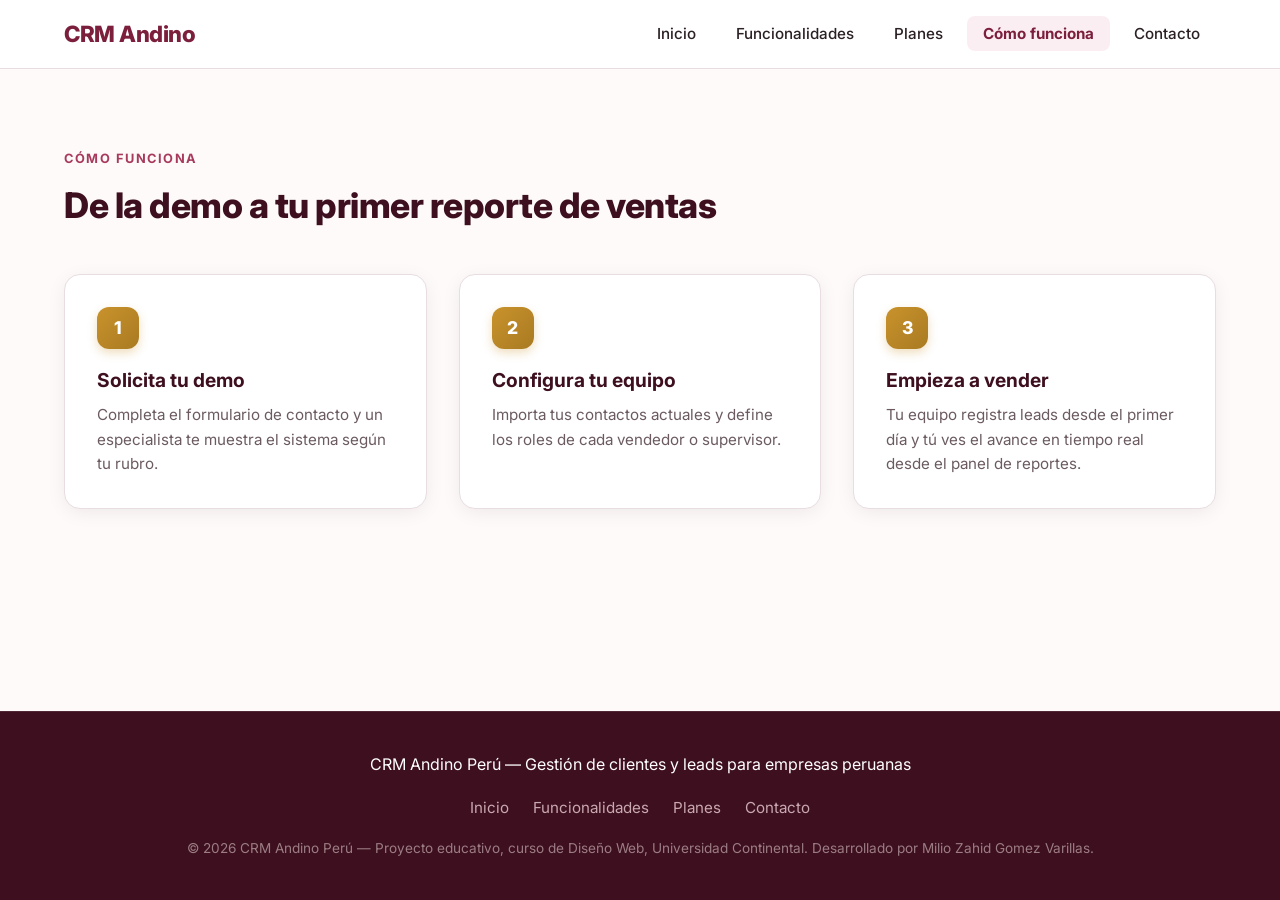
==== crm_andino_sitio/como-funciona.html @ 5e608dab "Add files via upload" ====
<!DOCTYPE html>
<html lang="es">
<head>
  <meta charset="UTF-8">
  <meta name="viewport" content="width=device-width, initial-scale=1.0">
  <meta name="description" content="Cómo funciona CRM Andino Perú">
  <meta name="author" content="Milio Zahid Gomez Varillas">
  <title>Cómo Funciona — CRM Andino Perú</title>
  <link rel="preconnect" href="https://fonts.googleapis.com">
  <link rel="preconnect" href="https://fonts.gstatic.com" crossorigin>
  <link href="https://fonts.googleapis.com/css2?family=Inter:wght@400;600;700;800&display=swap" rel="stylesheet">
  <link rel="stylesheet" href="css/crm_andino.css">
</head>
<body>

  <header>
    <nav>
      <a href="index.html" class="logo">CRM Andino</a>
      <ul>
        <li><a href="index.html">Inicio</a></li>
        <li><a href="funcionalidades.html">Funcionalidades</a></li>
        <li><a href="planes.html">Planes</a></li>
        <li><a href="como-funciona.html" class="activo">Cómo funciona</a></li>
        <li><a href="contacto.html">Contacto</a></li>
      </ul>
    </nav>
  </header>

  <main>
    <section>
      <p class="kicker">Cómo funciona</p>
      <h2>De la demo a tu primer reporte de ventas</h2>

      <div class="pasos-grid">
        <article class="paso-card">
          <span class="paso-numero">1</span>
          <h3>Solicita tu demo</h3>
          <p>Completa el formulario de contacto y un especialista te muestra el sistema según tu rubro.</p>
        </article>

        <article class="paso-card">
          <span class="paso-numero">2</span>
          <h3>Configura tu equipo</h3>
          <p>Importa tus contactos actuales y define los roles de cada vendedor o supervisor.</p>
        </article>

        <article class="paso-card">
          <span class="paso-numero">3</span>
          <h3>Empieza a vender</h3>
          <p>Tu equipo registra leads desde el primer día y tú ves el avance en tiempo real desde el panel de reportes.</p>
        </article>
      </div>
    </section>
  </main>

  <footer>
    <p>CRM Andino Perú — Gestión de clientes y leads para empresas peruanas</p>
    <nav>
      <a href="index.html">Inicio</a>
      <a href="funcionalidades.html">Funcionalidades</a>
      <a href="planes.html">Planes</a>
      <a href="contacto.html">Contacto</a>
    </nav>
    <p>&copy; 2026 CRM Andino Perú — Proyecto educativo, curso de Diseño Web, Universidad Continental. Desarrollado por Milio Zahid Gomez Varillas.</p>
  </footer>

</body>
</html>
---- crm_andino_sitio/css/crm_andino.css ----
/* ============================================================
   CRM Andino Perú — Hoja de Estilos Moderna y Mejorada
   Paleta: Vino elegante + Dorado cálido + Transiciones fluidas
   ============================================================ */

:root {
  --vino-oscuro: #3d0f1f;
  --vino-primario: #7c1f3d;
  --vino-medio: #a83a5c;
  --vino-claro: #fbeef2;
  --dorado: #c9932c;
  --dorado-hover: #a97a22;
  --texto: #2b2024;
  --gris-sub: #6b5b60;
  --gris-borde: #e8dde1;
  --fondo: #fdfaf9;
  --blanco: #ffffff;
  --sombra-suave: 0 4px 20px -2px rgba(61, 15, 31, 0.08);
  --sombra-elevada: 0 20px 25px -5px rgba(61, 15, 31, 0.12), 0 8px 10px -6px rgba(61, 15, 31, 0.04);
  --fuente: 'Inter', system-ui, -apple-system, sans-serif;
}

* {
  box-sizing: border-box;
  margin: 0;
  padding: 0;
}

html {
  scroll-behavior: smooth;
}

/* Mejora de accesibilidad: foco visible con el color vino de marca */
a:focus-visible,
button:focus-visible,
.btn:focus-visible {
  outline: 3px solid var(--vino-medio);
  outline-offset: 2px;
}

body {
  font-family: var(--fuente);
  color: var(--texto);
  background-color: var(--fondo);
  line-height: 1.6;
  display: flex;
  flex-direction: column;
  min-height: 100vh;
}

main {
  flex: 1;
}

/* ============ ENCABEZADO Y NAVEGACIÓN ============ */
header {
  position: sticky;
  top: 0;
  background-color: rgba(255, 255, 255, 0.92);
  backdrop-filter: blur(10px);
  -webkit-backdrop-filter: blur(10px);
  border-bottom: 1px solid var(--gris-borde);
  z-index: 100;
  transition: all 0.3s ease;
}

header nav {
  display: flex;
  justify-content: space-between;
  align-items: center;
  max-width: 1200px;
  margin: 0 auto;
  padding: 16px 24px;
}

.logo {
  font-weight: 800;
  font-size: 1.4rem;
  color: var(--vino-primario);
  text-decoration: none;
  letter-spacing: -0.5px;
  display: flex;
  align-items: center;
  gap: 8px;
}

.logo span {
  color: var(--dorado);
}

header nav ul {
  list-style: none;
  display: flex;
  gap: 8px;
}

header nav ul a {
  color: var(--texto);
  text-decoration: none;
  font-size: 0.95rem;
  font-weight: 500;
  padding: 8px 16px;
  border-radius: 8px;
  transition: all 0.2s cubic-bezier(0.4, 0, 0.2, 1);
}

header nav ul a:hover {
  color: var(--vino-primario);
  background-color: var(--vino-claro);
}

header nav ul a.activo {
  color: var(--vino-primario);
  font-weight: 700;
  background-color: var(--vino-claro);
}

.kicker {
  text-transform: uppercase;
  letter-spacing: 1.5px;
  font-size: 0.8rem;
  color: var(--vino-medio);
  font-weight: 700;
  margin-bottom: 8px;
}

/* ============ BOTONES ============ */
.btn {
  display: inline-flex;
  align-items: center;
  justify-content: center;
  padding: 12px 28px;
  border-radius: 10px;
  text-decoration: none;
  font-weight: 600;
  font-size: 0.98rem;
  transition: all 0.25s cubic-bezier(0.4, 0, 0.2, 1);
  cursor: pointer;
  border: none;
}

.btn-solido {
  background-color: var(--dorado);
  color: var(--vino-oscuro);
  box-shadow: 0 4px 14px rgba(201, 147, 44, 0.35);
}

.btn-solido:hover {
  background-color: var(--dorado-hover);
  transform: translateY(-2px);
  box-shadow: 0 6px 20px rgba(201, 147, 44, 0.45);
}

.btn-outline {
  border: 2px solid var(--vino-primario);
  color: var(--vino-primario);
  background: transparent;
}

.btn-outline:hover {
  background-color: var(--vino-claro);
  transform: translateY(-2px);
}

section {
  max-width: 1200px;
  margin: 0 auto;
  padding: 80px 24px;
}

h2 {
  font-size: 2.2rem;
  font-weight: 800;
  color: var(--vino-oscuro);
  letter-spacing: -0.5px;
  margin-top: 4px;
}

.intro-seccion {
  color: var(--gris-sub);
  max-width: 650px;
  font-size: 1.1rem;
  margin-top: 8px;
}

/* ============ HERO ============ */
.hero {
  display: flex;
  align-items: center;
  justify-content: space-between;
  gap: 48px;
  flex-wrap: wrap;
  background: linear-gradient(135deg, #fdf2f5 0%, #f3dde3 100%);
  max-width: none;
  padding: 90px 24px;
  border-bottom: 1px solid var(--gris-borde);
}

.hero-texto { max-width: 560px; }

.hero h1 {
  font-size: 3rem;
  line-height: 1.15;
  margin: 12px 0 16px;
  color: var(--vino-oscuro);
  font-weight: 800;
  letter-spacing: -1px;
}

.hero .subtitulo {
  color: var(--gris-sub);
  font-size: 1.15rem;
}

.hero-botones {
  display: flex;
  gap: 16px;
  margin-top: 28px;
  flex-wrap: wrap;
}

/* DEMO PANEL */
.panel-demo {
  background-color: var(--blanco);
  width: 460px;
  max-width: 100%;
  border-radius: 16px;
  box-shadow: var(--sombra-elevada);
  border: 1px solid rgba(255, 255, 255, 0.8);
  overflow: hidden;
  transition: transform 0.3s ease;
}

.panel-demo:hover {
  transform: translateY(-4px);
}

.panel-demo-header {
  background-color: var(--vino-oscuro);
  color: var(--blanco);
  padding: 14px 20px;
  font-weight: 700;
  font-size: 0.9rem;
  display: flex;
  align-items: center;
  justify-content: space-between;
}

.panel-demo-columnas {
  display: flex;
  gap: 12px;
  padding: 18px;
  overflow-x: auto;
}

.panel-col {
  background-color: var(--fondo);
  border-radius: 10px;
  padding: 10px;
  min-width: 110px;
  flex: 1;
}

.panel-col h6 {
  font-size: 0.72rem;
  text-transform: uppercase;
  letter-spacing: 0.5px;
  color: var(--gris-sub);
  margin-bottom: 10px;
  font-weight: 700;
}

.lead-card {
  background-color: var(--blanco);
  border: 1px solid var(--gris-borde);
  border-left: 4px solid var(--vino-medio);
  border-radius: 8px;
  padding: 10px;
  font-size: 0.8rem;
  font-weight: 600;
  margin-bottom: 8px;
  box-shadow: 0 2px 4px rgba(0,0,0,0.02);
  transition: all 0.2s ease;
}

.lead-card:hover {
  transform: translateX(4px);
  box-shadow: 0 4px 8px rgba(0,0,0,0.06);
}

.lead-ganado {
  border-left-color: #10b981;
  background-color: #f0fdf4;
}

/* ============ FUNCIONALIDADES ============ */
.funciones-grid {
  display: grid;
  grid-template-columns: repeat(auto-fit, minmax(320px, 1fr));
  gap: 28px;
  margin-top: 40px;
}

.funcion-card {
  background-color: var(--blanco);
  border: 1px solid var(--gris-borde);
  border-radius: 16px;
  padding: 32px;
  box-shadow: var(--sombra-suave);
  transition: all 0.3s cubic-bezier(0.4, 0, 0.2, 1);
  position: relative;
  overflow: hidden;
}

.funcion-card::before {
  content: '';
  position: absolute;
  top: 0;
  left: 0;
  width: 100%;
  height: 4px;
  background: linear-gradient(90deg, var(--vino-primario), var(--vino-medio));
  opacity: 0;
  transition: opacity 0.3s ease;
}

.funcion-card:hover {
  transform: translateY(-6px);
  box-shadow: var(--sombra-elevada);
}

.funcion-card:hover::before {
  opacity: 1;
}

.funcion-card h3 {
  font-size: 1.25rem;
  color: var(--vino-oscuro);
  margin-bottom: 12px;
}

.funcion-card p {
  color: var(--gris-sub);
  font-size: 0.95rem;
}

/* ============ INTERACTIVIDAD MEJORADA EN PLANES ============ */
.planes-header {
  text-align: center;
  max-width: 700px;
  margin: 0 auto 40px auto;
}

.planes-header .intro-seccion {
  margin: 12px auto 0 auto;
}

/* Switch Mensual / Anual */
.billing-toggle {
  display: flex;
  align-items: center;
  justify-content: center;
  gap: 12px;
  margin-top: 24px;
  font-weight: 600;
  font-size: 0.95rem;
  color: var(--texto);
}

.toggle-switch {
  position: relative;
  display: inline-block;
  width: 52px;
  height: 28px;
}

.toggle-switch input {
  opacity: 0;
  width: 0;
  height: 0;
}

.slider {
  position: absolute;
  cursor: pointer;
  top: 0; left: 0; right: 0; bottom: 0;
  background-color: #cbd5e1;
  transition: .3s;
  border-radius: 34px;
}

.slider:before {
  position: absolute;
  content: "";
  height: 20px;
  width: 20px;
  left: 4px;
  bottom: 4px;
  background-color: white;
  transition: .3s;
  border-radius: 50%;
  box-shadow: 0 2px 4px rgba(0,0,0,0.2);
}

input:checked + .slider {
  background-color: var(--vino-primario);
}

input:checked + .slider:before {
  transform: translateX(24px);
}

.badge-descuento {
  background-color: #dcfce7;
  color: #15803d;
  font-size: 0.75rem;
  font-weight: 700;
  padding: 4px 8px;
  border-radius: 20px;
}

/* Tarjetas de Planes */
.planes-cards-grid {
  display: grid;
  grid-template-columns: repeat(auto-fit, minmax(300px, 1fr));
  gap: 32px;
  align-items: stretch;
  margin-top: 20px;
}

.plan-card {
  background-color: var(--blanco);
  border: 2px solid var(--gris-borde);
  border-radius: 20px;
  padding: 36px 28px;
  display: flex;
  flex-direction: column;
  position: relative;
  box-shadow: var(--sombra-suave);
  transition: all 0.3s cubic-bezier(0.4, 0, 0.2, 1);
}

.plan-card:hover {
  transform: translateY(-8px);
  box-shadow: var(--sombra-elevada);
  border-color: var(--vino-medio);
}

.plan-card.destacado {
  border-color: var(--vino-primario);
  background: linear-gradient(180deg, #ffffff 0%, #fbeef2 100%);
  box-shadow: 0 12px 30px -5px rgba(124, 31, 61, 0.18);
}

.badge-popular {
  position: absolute;
  top: -14px;
  left: 50%;
  transform: translateX(-50%);
  background: linear-gradient(90deg, var(--vino-primario), var(--vino-medio));
  color: var(--blanco);
  font-size: 0.78rem;
  font-weight: 800;
  text-transform: uppercase;
  letter-spacing: 1px;
  padding: 6px 16px;
  border-radius: 20px;
  box-shadow: 0 4px 10px rgba(124, 31, 61, 0.3);
}

.plan-card h3 {
  font-size: 1.5rem;
  color: var(--vino-oscuro);
  font-weight: 800;
  margin-bottom: 8px;
}

.plan-card .plan-descripcion {
  font-size: 0.9rem;
  color: var(--gris-sub);
  min-height: 40px;
}

.plan-precio-box {
  margin: 24px 0;
  display: flex;
  align-items: baseline;
  gap: 4px;
}

.plan-precio-box .monto {
  font-size: 2.8rem;
  font-weight: 800;
  color: var(--vino-oscuro);
  line-height: 1;
}

.plan-precio-box .periodo {
  color: var(--gris-sub);
  font-size: 0.95rem;
  font-weight: 500;
}

.plan-caracteristicas {
  list-style: none;
  margin-bottom: 32px;
  flex: 1;
}

.plan-caracteristicas li {
  padding: 10px 0;
  font-size: 0.93rem;
  color: var(--texto);
  display: flex;
  align-items: center;
  gap: 10px;
  border-bottom: 1px dashed #f1f5f9;
}

.plan-caracteristicas li::before {
  content: "✓";
  color: #10b981;
  font-weight: 900;
  font-size: 1.1rem;
}

.plan-card .btn {
  width: 100%;
  text-align: center;
}

/* ============ CÓMO FUNCIONA ============ */
.pasos-grid {
  display: grid;
  grid-template-columns: repeat(auto-fit, minmax(280px, 1fr));
  gap: 32px;
  margin-top: 40px;
}

.paso-card {
  background-color: var(--blanco);
  border: 1px solid var(--gris-borde);
  border-radius: 16px;
  padding: 32px;
  box-shadow: var(--sombra-suave);
  position: relative;
  transition: transform 0.3s ease;
}

.paso-card:hover {
  transform: translateY(-4px);
}

.paso-numero {
  display: inline-flex;
  align-items: center;
  justify-content: center;
  background: linear-gradient(135deg, var(--dorado), var(--dorado-hover));
  color: var(--blanco);
  font-weight: 800;
  font-size: 1.1rem;
  width: 42px;
  height: 42px;
  border-radius: 12px;
  margin-bottom: 16px;
  box-shadow: 0 4px 10px rgba(201, 147, 44, 0.3);
}

.paso-card h3 {
  font-size: 1.2rem;
  color: var(--vino-oscuro);
  margin-bottom: 8px;
}

.paso-card p {
  color: var(--gris-sub);
  font-size: 0.95rem;
}

/* ============ CTA ============ */
.cta {
  background: linear-gradient(135deg, var(--vino-oscuro) 0%, var(--vino-primario) 100%);
  color: var(--blanco);
  text-align: center;
  max-width: none;
  padding: 80px 24px;
}

.cta h2 {
  color: var(--blanco);
  font-size: 2.4rem;
  margin-bottom: 12px;
}

.cta p {
  color: #e3c4cd;
  font-size: 1.15rem;
  margin-bottom: 28px;
}

/* ============ CONTACTO ============ */
.contacto-wrapper {
  display: grid;
  grid-template-columns: 1fr 1fr;
  gap: 48px;
  align-items: start;
}

@media (max-width: 868px) {
  .contacto-wrapper {
    grid-template-columns: 1fr;
  }
}

.contacto-info p {
  font-size: 1.1rem;
  color: var(--gris-sub);
  line-height: 1.8;
  margin-top: 16px;
}

#contacto form {
  background: var(--blanco);
  padding: 36px;
  border-radius: 20px;
  border: 1px solid var(--gris-borde);
  box-shadow: var(--sombra-suave);
  display: flex;
  flex-direction: column;
}

#contacto label {
  margin-top: 16px;
  font-weight: 600;
  font-size: 0.9rem;
  color: var(--vino-oscuro);
}

#contacto label:first-of-type {
  margin-top: 0;
}

#contacto input,
#contacto select,
#contacto textarea {
  padding: 12px 16px;
  margin-top: 6px;
  border-radius: 10px;
  border: 1px solid var(--gris-borde);
  font-family: inherit;
  font-size: 0.95rem;
  transition: all 0.2s ease;
  background-color: var(--fondo);
}

#contacto input:focus,
#contacto select:focus,
#contacto textarea:focus {
  outline: none;
  border-color: var(--vino-medio);
  background-color: var(--blanco);
  box-shadow: 0 0 0 4px rgba(168, 58, 92, 0.15);
}

#contacto input[type="submit"] {
  margin-top: 24px;
  background-color: var(--dorado);
  color: var(--vino-oscuro);
  border: none;
  padding: 14px;
  border-radius: 10px;
  font-weight: 700;
  font-size: 1rem;
  cursor: pointer;
  transition: all 0.25s ease;
  box-shadow: 0 4px 12px rgba(201, 147, 44, 0.3);
}

#contacto input[type="submit"]:hover {
  background-color: var(--dorado-hover);
  transform: translateY(-2px);
  box-shadow: 0 6px 16px rgba(201, 147, 44, 0.4);
}

/* ============ FOOTER ============ */
footer {
  background-color: var(--vino-oscuro);
  color: var(--blanco);
  text-align: center;
  padding: 40px 24px;
  margin-top: auto;
  border-top: 1px solid rgba(255,255,255,0.1);
}

footer nav {
  display: flex;
  justify-content: center;
  gap: 24px;
  margin: 18px 0;
  flex-wrap: wrap;
}

footer nav a {
  color: #c9a8b0;
  text-decoration: none;
  font-size: 0.95rem;
  transition: color 0.2s ease;
}

footer nav a:hover {
  color: var(--blanco);
}

footer p:last-child {
  color: #9c7d84;
  font-size: 0.85rem;
  margin-top: 12px;
}
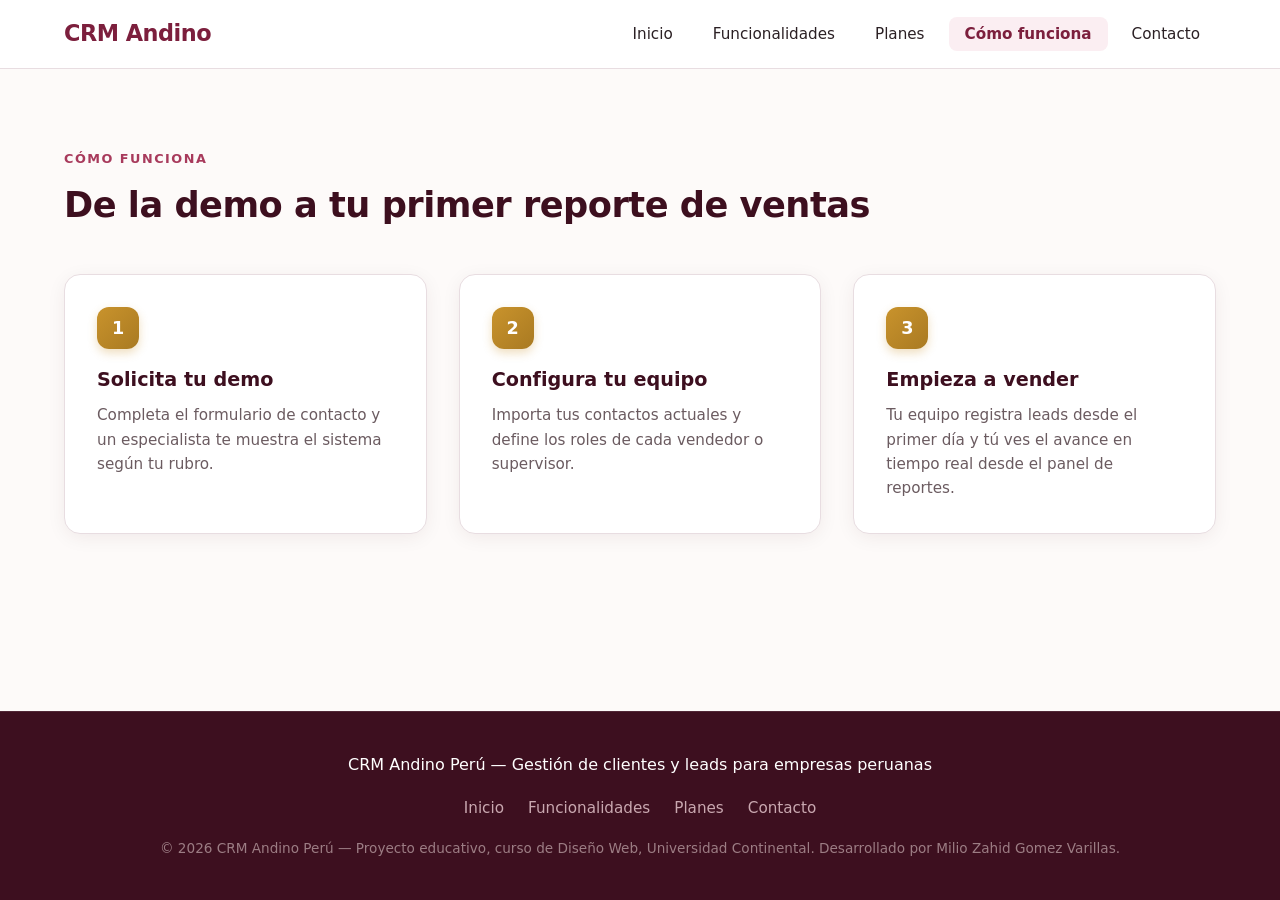
==== commit eb4b69cb: "Update como-funciona.html" ====
--- a/crm_andino_sitio/como-funciona.html
+++ b/crm_andino_sitio/como-funciona.html
@@ -8,7 +8,6 @@
   <title>Cómo Funciona — CRM Andino Perú</title>
   <link rel="preconnect" href="https://fonts.googleapis.com">
   <link rel="preconnect" href="https://fonts.gstatic.com" crossorigin>
-  <link href="https://fonts.googleapis.com/css2?family=Inter:wght@400;600;700;800&display=swap" rel="stylesheet">
   <link rel="stylesheet" href="css/crm_andino.css">
 </head>
 <body>
@@ -65,4 +64,4 @@
   </footer>
 
 </body>
-</html>+</html>
